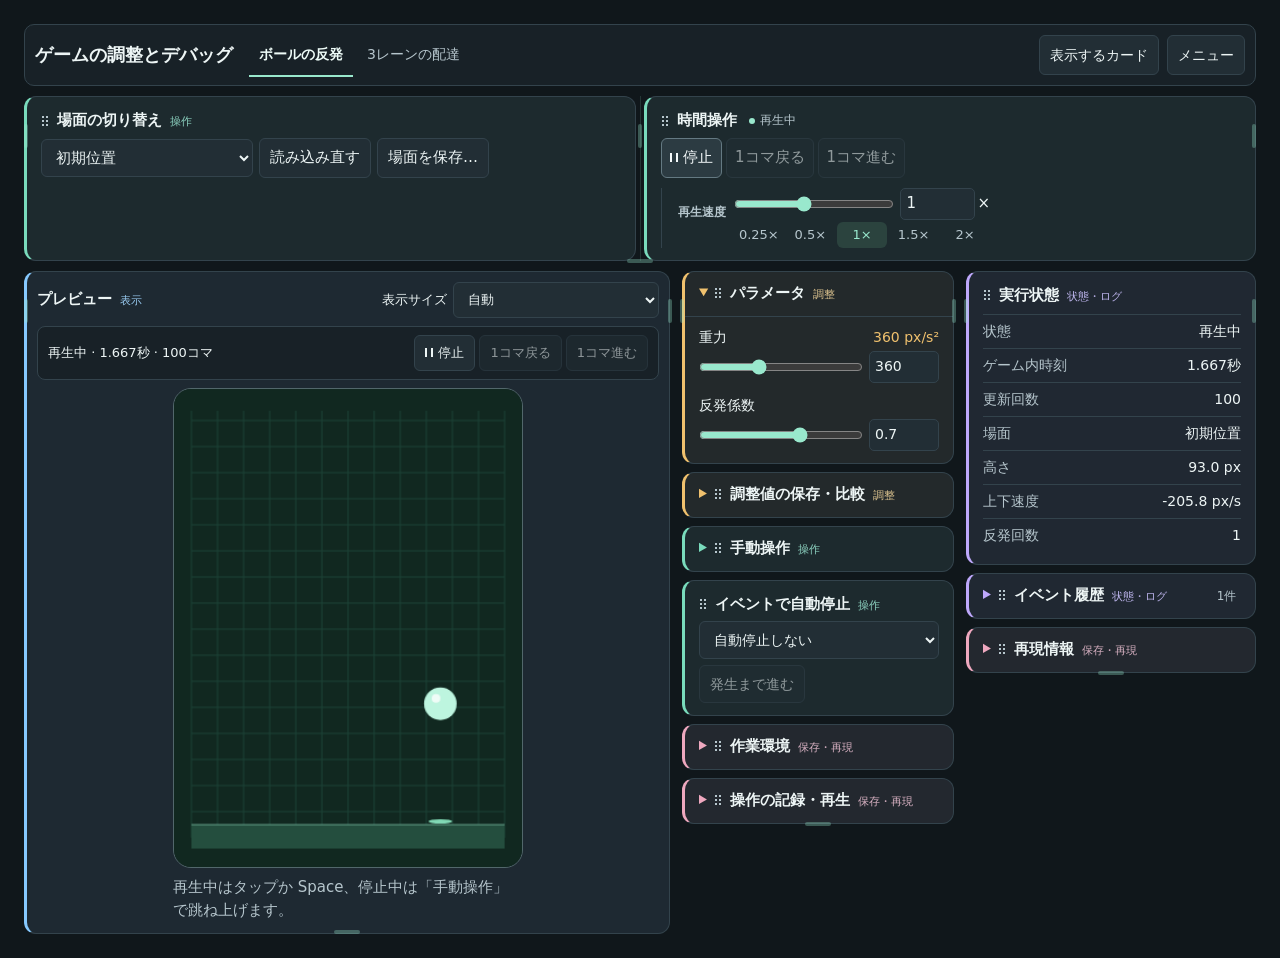
==== assets/web/demo.html @ 3733551e "共通デバッグ盤と2つのブラウザ見本を公開" ====
<!doctype html>
<html lang="ja">
<head>
  <meta charset="utf-8">
  <meta name="viewport" content="width=device-width, initial-scale=1">
  <title>ゲームの調整とデバッグ</title>
  <link rel="stylesheet" href="debug-workbench.css">
  <link rel="stylesheet" href="workbench-board.css">
  <style>
    * { box-sizing: border-box; }
    body { margin: 0; background: #10171b; color: #edfbf7; font: 15px/1.55 system-ui, sans-serif; }
    main { margin: 0; padding: 24px; }
    .preview { width: min(100%, 350px); margin-inline: auto; }
    canvas { display: block; width: 100%; height: auto; border: 1px solid #52676b; border-radius: 18px; touch-action: none; }
    canvas:focus-visible { outline: 2px solid #99e8cd; outline-offset: 3px; }
    .gdw-viewport-fixed .preview { display: grid; grid-template-rows: minmax(0, 1fr) auto; width: 100%; height: 100%; }
    .gdw-viewport-fixed canvas { height: 100%; width: 100%; object-fit: contain; background: #112820; }
    .preview p { margin: 8px 0 0; color: #b6c6cd; }
    .gdw-viewport:not(.gdw-viewport-fixed) .preview > canvas { max-height: max(100px, calc(100dvh - 210px)); object-fit: contain; }
    @media (max-width: 540px) { main { padding: 14px; } .preview { width: min(100%, 280px); } }
  </style>
</head>
<body class="gdw-demo">
  <main>
    <header class="gdw-demo-header" data-gdw-page-header>
      <h1>ゲームの調整とデバッグ</h1>
      <nav aria-label="見本の切り替え">
        <span aria-current="page">ボールの反発</span>
        <a href="lane-demo.html">3レーンの配達</a>
      </nav>
    </header>
    <div class="preview">
      <canvas width="320" height="440" tabindex="0" aria-label="跳ねるボールのプレビュー"></canvas>
      <p data-play-hint>タップまたは Space で跳ね上げる</p>
    </div>
  </main>
  <script src="workbench-board.js"></script>
  <script src="workbench-replay.js"></script>
  <script src="debug-workbench.js"></script>
  <script src="demo.js"></script>
</body>
</html>
---- assets/web/debug-workbench.css ----
.gdw-demo-header {
  display: flex;
  flex-wrap: wrap;
  align-items: center;
  justify-content: space-between;
  gap: 8px 24px;
  min-width: 0;
  margin-bottom: 20px;
}
.gdw-demo-header h1 {
  margin: 0;
  font: 700 clamp(20px, 2vw, 24px)/1.4 system-ui, sans-serif;
  overflow-wrap: anywhere;
}
.gdw-demo-header nav {
  display: flex;
  flex-wrap: wrap;
  align-items: center;
  gap: 4px;
  margin: 0;
  font: 14px/1.5 system-ui, sans-serif;
}
.gdw-demo-header nav > :is(a, span) {
  display: inline-flex;
  align-items: center;
  min-height: 44px;
  padding: 8px 10px;
  border-bottom: 2px solid transparent;
  color: #b6c6cd;
  text-decoration: none;
}
.gdw-demo-header nav > [aria-current="page"] {
  border-bottom-color: #99e8cd;
  color: #edfbf7;
  font-weight: 700;
}
.gdw-demo-header nav > a:hover { color: #99e8cd; background: #222e35; }
.gdw-demo-header nav > a:focus-visible { outline: 2px solid #99e8cd; outline-offset: 2px; }
.gdw-header-row > .gdw-demo-header { margin: 0; flex-wrap: nowrap; justify-content: flex-start; gap: 16px; }
.gdw-header-row > .gdw-demo-header h1 { font-size: 18px; white-space: nowrap; }
.gdw-header-row .gdw-demo-header nav { width: auto; flex-wrap: nowrap; white-space: nowrap; }
.gdw-demo .gdw-header-menu nav { display: flex; flex-wrap: wrap; gap: 8px; margin: 0 0 12px; }
.gdw-demo .gdw-header-menu nav > * { display: inline-block; padding: 6px 8px; }
.gdw-demo .gdw-header-menu nav [aria-current] { border-bottom: 2px solid var(--gdw-accent); }
@media (max-width: 540px) {
  .gdw-demo-header { gap: 8px; }
  .gdw-demo-header nav { width: 100%; }
  .gdw-header-compact .gdw-demo-header h1 { font-size: 16px; overflow: hidden; text-overflow: ellipsis; }
}

.game-debug-workbench {
  --gdw-panel: #182127;
  --gdw-border: #33434c;
  --gdw-muted: #b6c6cd;
  --gdw-accent: #99e8cd;
  display: grid;
  grid-template-columns: minmax(215px, 272px) minmax(0, 1fr) minmax(230px, 290px);
  grid-template-areas: "controls preview observer";
  gap: 18px;
  align-items: start;
}
.gdw-controls, .gdw-observer {
  color: #edf5f5;
  font: 14px/1.5 system-ui, sans-serif;
  color-scheme: dark;
}
.gdw-controls *, .gdw-observer * { box-sizing: border-box; }
.gdw-controls { grid-area: controls; }
.gdw-observer { grid-area: observer; }
.gdw-controls, .gdw-observer { display: grid; gap: 8px; min-width: 0; align-content: start; }
.gdw-controls[hidden] { display: none; }
.game-debug-workbench:not(.gdw-custom-board):has(> .gdw-controls[hidden]) {
  grid-template-columns: minmax(0, 1fr) minmax(0, 290px);
  grid-template-areas: "preview observer";
}
.gdw-stage {
  grid-area: preview;
  display: flex;
  flex-direction: column;
  min-width: 0;
  min-height: 0;
  max-height: calc(100vh - 32px);
  max-height: calc(100dvh - 32px);
}
.gdw-preview-body { width: 100%; min-height: 0; overflow: auto; overscroll-behavior: contain; }
.gdw-preview-body:focus-visible { outline: 2px solid var(--gdw-accent); outline-offset: -2px; }
.gdw-preview-time {
  box-sizing: border-box;
  display: flex;
  flex-wrap: wrap;
  align-items: center;
  justify-content: space-between;
  gap: 6px 12px;
  flex: none;
  width: 100%;
  padding: 8px 10px;
  color: #edf5f5;
  background: var(--gdw-panel);
  border: 1px solid var(--gdw-border);
  border-radius: 8px;
  font: 13px/1.4 system-ui, sans-serif;
  color-scheme: dark;
}
.gdw-preview-time * { box-sizing: border-box; }
.gdw-preview-time .gdw-buttons { flex-wrap: wrap; gap: 4px; margin: 0; }
.gdw-preview-time .gdw-buttons button {
  flex: 0 0 auto;
  min-width: 0;
  min-height: 36px;
  padding: 5px 10px;
  border: 1px solid var(--gdw-border);
  border-radius: 6px;
  color: inherit;
  background: #222e35;
  font: inherit;
  cursor: pointer;
}
.gdw-preview-time button:disabled { cursor: default; }
.gdw-preview-time button:not(:disabled):hover { border-color: var(--gdw-accent); }
.gdw-preview-time :focus-visible { outline: 2px solid var(--gdw-accent); outline-offset: 2px; }
.gdw-preview-timing { margin: 0; font-variant-numeric: tabular-nums; }
.gdw-preview-time + .gdw-preview-body { margin-top: 8px; }
/* 領域に高さ上限があっても、操作列を残して本文だけをスクロールする。 */
.gdw-custom-board [data-gdw-lane] .gdw-stage {
  max-height: calc(100vh - 32px);
  max-height: calc(100dvh - 32px);
}
.gdw-custom-board [data-gdw-lane].gdw-capped .gdw-stage {
  /* 上限が操作列より低い場合も、領域をスクロールすればゲームに届く。 */
  max-height: max(16rem, min(calc(100vh - 32px), calc(var(--gdw-height) - 2px)));
  max-height: max(16rem, min(calc(100dvh - 32px), calc(var(--gdw-height) - 2px)));
}
:is(.gdw-controls, .gdw-observer) section, section[data-gdw-card] {
  padding: 12px 14px;
  background: var(--gdw-panel);
  border: 1px solid var(--gdw-border);
  border-radius: 12px;
}
:is(.gdw-controls :is(section, .gdw-fold-body), section[data-gdw-card], section[data-gdw-card] .gdw-fold-body) > button { margin: 0 6px 4px 0; }
:is(.gdw-controls, .gdw-observer, [data-gdw-card]) h2 { margin: 0 0 8px; font-size: 15px; }
.game-debug-workbench .gdw-foldable { padding: 0; }
.gdw-foldable > details > summary {
  padding: 10px 14px;
  min-height: 44px;
  cursor: pointer;
  border-radius: 11px;
}
.gdw-foldable > details > summary:hover { background: #222e35; }
.gdw-foldable > details > summary:focus-visible { outline-offset: -3px; }
.gdw-foldable summary::marker { color: var(--gdw-accent); }
[data-gdw-genre="view"] { --gdw-genre-ink: #86c9ff; }
[data-gdw-genre="play"] { --gdw-genre-ink: #79dbbc; }
[data-gdw-genre="tune"] { --gdw-genre-ink: #f0c16e; }
[data-gdw-genre="inspect"] { --gdw-genre-ink: #bea8fb; }
[data-gdw-genre="save"] { --gdw-genre-ink: #eea8bf; }

.game-debug-workbench :is(section, .gdw-stage)[data-gdw-genre] {
  border-inline-start: 3px solid var(--gdw-genre-ink);
  background-color: color-mix(in srgb, var(--gdw-genre-ink) 5%, var(--gdw-panel));
}
.gdw-card-heading {
  display: flex;
  flex-wrap: wrap;
  align-items: baseline;
  gap: 1px 8px;
}
.gdw-card-heading .gdw-genre-name {
  color: color-mix(in srgb, var(--gdw-genre-ink) 65%, var(--gdw-muted));
  font-size: 11px;
  font-weight: 500;
  line-height: 1.4;
  white-space: nowrap;
}
.gdw-card-header {
  display: flex;
  flex-wrap: wrap;
  align-items: center;
  gap: 6px 14px;
  min-width: 0;
}
.game-debug-workbench .gdw-card-header > .gdw-card-heading {
  flex: 1 1 auto;
  min-width: 0;
  margin: 0;
}
.gdw-card-header > :is(.gdw-buttons, .gdw-choice-row) {
  flex: 0 1 auto;
  min-width: 0;
  max-width: 100%;
  margin: 0;
}
.gdw-card-header > .gdw-choice-row { flex-basis: 20rem; }
[data-gdw-card="scenes"] .gdw-choice-row { flex-basis: 28rem; }
.gdw-card-header > .gdw-buttons button { white-space: nowrap; }
.gdw-foldable > details > summary .gdw-card-heading {
  display: inline-flex;
  vertical-align: top;
  width: calc(100% - 1.3em);
  margin: 0;
}
.gdw-foldable[data-gdw-genre] > details > summary::marker { color: var(--gdw-genre-ink); }
.gdw-fold-body { padding: 10px 14px 12px; border-top: 1px solid var(--gdw-border); }
:is(.gdw-controls, section[data-gdw-card]) label { display: block; }
:is(.gdw-controls, section[data-gdw-card]) label + label { margin-block-start: 12px; }
:is(.gdw-controls, .gdw-observer, .gdw-layout-bar, [data-gdw-card]) button, .gdw-select select, .gdw-select input, .gdw-scene-save input {
  min-height: 40px;
  padding: 7px 10px;
  border: 1px solid var(--gdw-border);
  border-radius: 6px;
  background: #222e35;
  color: inherit;
  font: inherit;
}
:is(.gdw-controls, .gdw-observer, .gdw-layout-bar, [data-gdw-card]) button:not(:disabled) { cursor: pointer; }
:is(.gdw-controls, .gdw-observer, .gdw-layout-bar, [data-gdw-card]) button:not(:disabled):hover { border-color: var(--gdw-accent); }
.game-debug-workbench :is(button, select):disabled { opacity: 0.55; }
:is(.gdw-controls, .gdw-observer, .gdw-layout-bar, [data-gdw-card]) :focus-visible { outline: 2px solid var(--gdw-accent); outline-offset: 2px; }
.gdw-buttons { display: flex; gap: 8px; flex-wrap: wrap; margin-bottom: 12px; }
.gdw-frame-button { touch-action: none; user-select: none; -webkit-touch-callout: none; }
.game-debug-workbench [data-gdw-time="pause"] { background: #2c3b42; border-color: #647982; color: #f5fafb; }
.game-debug-workbench [data-gdw-time="pause"]::before { content: ''; display: inline-block; width: 8px; height: 9px; box-sizing: border-box; border-inline: 2px solid; margin-inline-end: 5px; }
.game-debug-workbench [data-gdw-time="pause"][data-paused="true"]::before {
  border: 0; background: currentColor; clip-path: polygon(0 0, 100% 50%, 0 100%);
}
section:has(> .gdw-transport) { align-self: start; container: gdw-time / inline-size; }
.gdw-transport { align-items: stretch; gap: 10px 16px; }
.gdw-playback-group, .gdw-time-controls { min-width: 0; }
.gdw-playback-group { display: grid; align-content: center; gap: 6px; }
.gdw-playback-title { display: flex; flex-wrap: wrap; align-items: center; gap: 6px 12px; }
.game-debug-workbench .gdw-playback-title h2 { margin: 0; }
.gdw-playback-title .gdw-genre-name { display: none; }
.gdw-clock-state {
  display: inline-flex;
  align-items: center;
  gap: 5px;
  font-size: 12px;
  color: var(--gdw-muted);
  white-space: nowrap;
}
.gdw-clock-state::before { content: ''; width: 6px; height: 6px; border-radius: 50%; background: var(--gdw-accent); }
.gdw-clock-state[data-paused="true"]::before { border-radius: 1px; background: #f0c16e; }
.gdw-playback-group .gdw-buttons { gap: 4px; margin: 0; }
.gdw-playback-group .gdw-buttons button { min-height: 36px; white-space: nowrap; }
.gdw-time-controls { border-inline-start: 1px solid var(--gdw-border); padding-inline-start: 16px; align-self: center; }
.gdw-rates { display: grid; grid-template-columns: auto minmax(0, 1fr); align-items: baseline; gap: 8px; min-width: 0; }
.gdw-rates > span { font-size: 12px; font-weight: 600; color: var(--gdw-muted); }
.gdw-rate-scale {
  width: clamp(12rem, calc(var(--gdw-rate-count) * 3.2rem), 21rem);
  max-width: 100%;
  min-width: 0;
}
.gdw-slider-line {
  display: flex;
  flex-wrap: wrap;
  align-items: center;
  gap: 2px 6px;
  min-width: 0;
}
.gdw-slider-line input[type="range"] {
  flex: 1 1 3.5rem;
  min-width: 0;
  width: 0;
  min-height: 24px;
  margin: 0;
  accent-color: var(--gdw-accent);
  cursor: pointer;
}
.gdw-rate-entry { display: inline-flex; align-items: center; gap: 2px; max-width: 100%; }
.gdw-number-input {
  box-sizing: border-box;
  width: 5em;
  max-width: 100%;
  min-width: 0;
  min-height: 32px;
  padding: 3px 5px;
  border: 1px solid var(--gdw-border);
  border-radius: 5px;
  background: #222e35;
  color: inherit;
  font: inherit;
  font-variant-numeric: tabular-nums;
}
.gdw-number-input[aria-invalid="true"] { border-color: #ed9393; }
.gdw-rate-choices {
  display: grid;
  grid-template-columns: repeat(auto-fit, minmax(min(2.2rem, 100%), 1fr));
  gap: 2px;
  margin-block-start: 2px;
}
.gdw-rate-choices button {
  min-width: 0;
  min-height: 26px;
  padding: 2px 0;
  border-color: transparent;
  background: transparent;
  color: var(--gdw-muted);
  font-size: 13px;
  font-variant-numeric: tabular-nums;
  white-space: nowrap;
}
.gdw-rate-choices button[aria-pressed="true"] {
  border-color: transparent;
  background: #2b433e;
  color: var(--gdw-accent);
}
.gdw-rate-choices button[aria-pressed="true"]:disabled { opacity: 1; }
@container gdw-time (max-width: 32rem) {
  .gdw-transport { display: grid; gap: 8px; }
  .gdw-playback-group { display: flex; flex-wrap: wrap; align-items: center; gap: 5px 10px; }
  .gdw-time-controls { border-inline-start: 0; border-block-start: 1px solid var(--gdw-border); padding: 6px 0 0; }
  .gdw-rates { grid-template-columns: auto minmax(0, 1fr); align-items: start; gap: 8px; }
  .gdw-rates > span { align-self: start; line-height: 32px; }
}
@container gdw-time (max-width: 15rem) {
  .gdw-rates { grid-template-columns: minmax(0, 1fr); gap: 2px; }
  .gdw-rates > span { line-height: inherit; }
}
@media (pointer: coarse) {
  .gdw-slider-line input[type="range"], .gdw-number-input { min-height: 40px; }
  .gdw-rate-choices button, .gdw-playback-group .gdw-buttons button, .gdw-preview-time .gdw-buttons button { min-height: 44px; }
}
.gdw-buttons button { padding-inline: 8px; }
.gdw-replay-results { overflow-wrap: anywhere; }
.gdw-replay-actions { display: grid; gap: 8px; }
.gdw-replay-actions > div { display: grid; grid-template-columns: repeat(2, minmax(0, 1fr)); gap: 6px; }
.gdw-replay-actions > div + div { border-block-start: 1px solid var(--gdw-border); padding-block-start: 8px; }
.gdw-replay-actions button { padding-inline: 5px; }
.gdw-recording-summary, .gdw-compare-hint, .gdw-save-scope { margin: 0 0 8px; color: var(--gdw-muted); font-size: 13px; }
.gdw-compare-hint { margin: 6px 0 0; }
.gdw-compare-hint:empty { display: none; }
.gdw-replay-results dl { margin: 4px 0; }
.gdw-replay-results dd { margin: 0 0 6px; font-variant-numeric: tabular-nums; }
.gdw-profile-row { margin-bottom: 8px; }
.gdw-profile-row button { flex: 1 1 auto; }
.game-debug-workbench .gdw-reset-tuning { border-color: transparent; background: transparent; color: var(--gdw-muted); }
.gdw-select :is(input, select) {
  box-sizing: border-box;
  display: block;
  width: 100%;
  margin-block: 4px 8px;
}
.gdw-choice-row, .gdw-action-buttons {
  display: flex;
  flex-wrap: wrap;
  align-items: center;
  gap: 6px;
}
.gdw-choice-row .gdw-select { flex: 1 1 9rem; min-width: 0; }
.gdw-choice-row .gdw-select > span {
  position: absolute;
  width: 1px;
  height: 1px;
  overflow: hidden;
  clip-path: inset(50%);
  white-space: nowrap;
}
.gdw-choice-row .gdw-select select { min-width: 0; min-height: 38px; margin: 0; }
.gdw-choice-row button, .gdw-action-buttons button { min-height: 38px; max-width: 100%; }
.gdw-action-hint { margin: 0 0 8px; color: var(--gdw-muted); }
.gdw-preview-header {
  display: flex;
  flex: none;
  flex-wrap: wrap;
  align-items: center;
  justify-content: space-between;
  gap: 4px 12px;
  min-width: 0;
  margin-bottom: 8px;
}
.gdw-preview-header .gdw-preview-title { margin: 0; }
.gdw-preview-header .gdw-select {
  display: flex;
  flex-wrap: wrap;
  align-items: center;
  gap: 4px 6px;
  min-width: 0;
  max-width: 100%;
  font: 13px/1.4 system-ui, sans-serif;
}
.gdw-preview-header .gdw-select select {
  min-width: 0;
  width: auto;
  max-width: 100%;
  min-height: 36px;
  margin: 0;
  color: #edf5f5;
  color-scheme: dark;
}
.gdw-scene-save {
  box-sizing: border-box;
  width: min(22rem, calc(100% - 24px));
  padding: 18px;
  border: 1px solid #607580;
  border-radius: 10px;
  background: var(--gdw-panel);
  color: #edf5f5;
  color-scheme: dark;
  font: 14px/1.5 system-ui, sans-serif;
}
.gdw-scene-save::backdrop { background: #09101499; }
.gdw-scene-save .gdw-action-buttons { justify-content: flex-end; }
.gdw-scene-save form { padding-block: 2px 6px; }
.gdw-scene-save input {
  display: block;
  width: 100%;
  margin-block: 4px 8px;
}
.gdw-select select:not(:disabled), :is(.gdw-controls, [data-gdw-card]) summary { cursor: pointer; }
.gdw-fold-body details { margin-top: 8px; }
:is(.gdw-controls, [data-gdw-card]) details ul { margin: 6px 0 0; padding-inline-start: 20px; color: var(--gdw-muted); }
.gdw-status { margin: 4px 0 0; color: var(--gdw-muted); }
.gdw-status:empty { margin: 0; }
:is(.gdw-observer, [data-gdw-card]) textarea {
  width: 100%;
  margin-top: 8px;
  padding: 6px;
  border: 1px solid var(--gdw-border);
  border-radius: 6px;
  background: #10171b;
  color: inherit;
  resize: vertical;
}
.gdw-stage-scroll { overflow: hidden; }
.gdw-stage-scroll:focus-visible { outline: 2px solid var(--gdw-accent); outline-offset: 2px; }
.gdw-viewport { margin-inline: auto; }
.gdw-viewport-fixed { overflow: auto; }
.gdw-viewport-fixed > iframe { display: block; width: 100%; height: 100%; border: 0; }
@media (min-width: 851px) {
  .gdw-stage, .gdw-controls, .gdw-observer {
    position: sticky;
    top: 16px;
    max-height: calc(100vh - 32px);
    max-height: calc(100dvh - 32px);
    overflow: auto;
  }
  .gdw-stage { overflow: hidden; }
  .gdw-controls, .gdw-observer { scrollbar-width: thin; scrollbar-color: var(--gdw-border) transparent; }
}
.gdw-tuning output { float: right; color: var(--gdw-genre-ink, var(--gdw-muted)); font-variant-numeric: tabular-nums; }
.gdw-tuning + .gdw-tuning { margin-block-start: 12px; }
.gdw-history-count { color: var(--gdw-muted); margin-inline-start: auto; font-size: 12px; font-weight: 400; font-variant-numeric: tabular-nums; }
.gdw-tuning .gdw-slider-line { clear: both; margin-block-start: 3px; }
:is(.gdw-observer, [data-gdw-card='state']) dl, :is(.gdw-observer, [data-gdw-card='events']) ol { margin: 0; }
:is(.gdw-observer, [data-gdw-card='state']) dl > div {
  display: flex;
  justify-content: space-between;
  gap: 8px;
  border-top: 1px solid var(--gdw-border);
  padding-block: 6px;
}
:is(.gdw-observer, [data-gdw-card='state']) dt { color: var(--gdw-muted); }
:is(.gdw-observer, [data-gdw-card='state']) dd { margin: 0; text-align: end; overflow-wrap: anywhere; font-variant-numeric: tabular-nums; }
:is(.gdw-observer, [data-gdw-card='events']) ol {
  padding: 0;
  max-height: 200px;
  overflow: auto;
  list-style: none;
  overflow-wrap: anywhere;
  color: var(--gdw-muted);
}
:is(.gdw-observer, [data-gdw-card='events']) ol:empty::before { content: "イベントはまだありません"; }
[data-gdw-card="events"] li { display: flex; align-items: baseline; gap: 8px; padding-block: 4px; color: #edf5f5; }
[data-gdw-card="events"] li + li { border-top: 1px solid var(--gdw-border); }
.gdw-log-time { flex: none; min-width: 4.3em; text-align: end; color: var(--gdw-muted); font: 12px/1.5 ui-monospace, monospace; }
@media (max-width: 850px) {
  .game-debug-workbench:not(.gdw-custom-board):has(> .gdw-controls[hidden]) {
    grid-template-columns: minmax(0, 1fr);
    grid-template-areas: "preview" "observer";
  }
  .game-debug-workbench {
    grid-template-columns: repeat(2, minmax(0, 1fr));
    grid-template-areas: "preview preview" "controls observer";
  }
}
@media (max-width: 540px) {
  .game-debug-workbench {
    grid-template-columns: minmax(0, 1fr);
    grid-template-areas: "preview" "controls" "observer";
    gap: 12px;
  }
}
---- assets/web/workbench-board.css ----
/* カード配置はオプションで有効にする。 */
.gdw-board-scroll { width: 100%; min-width: 0; max-width: 100%; }
.gdw-board-scroll.gdw-board-fixed { overflow-x: auto; }
.gdw-board-surface {
  container: gdw-board / inline-size;
  width: 100%;
  margin-inline: auto;
}
.gdw-custom-board {
  position: relative;
  grid-template-columns: var(--gdw-wide, minmax(0, 1fr) minmax(215px, 272px) minmax(230px, 290px));
  grid-template-areas: "layout layout layout" "top top top" "left center right";
  gap: 10px 12px;
}
.gdw-custom-board [data-gdw-lane] {
  display: grid;
  gap: 8px;
  min-width: 0;
  align-content: start;
}
.gdw-custom-board [data-gdw-card][data-gdw-user-hidden],
.gdw-custom-board:has([data-gdw-card="work-presets"][data-gdw-user-hidden]) .gdw-work-shortcut,
.gdw-custom-board:not(.gdw-layout-editing, .gdw-board-dragging) [data-gdw-lane]:not(:has(> [data-gdw-card]:not([hidden], [data-gdw-user-hidden]))) {
  display: none;
}
.gdw-custom-board:not(.gdw-layout-editing, .gdw-board-dragging):not(:has([data-gdw-lane="top"] > [data-gdw-card]:not([hidden], [data-gdw-user-hidden]))) {
  grid-template-areas: "layout layout layout" "left center right";
}
.gdw-custom-board :is(.gdw-controls, .gdw-observer, .gdw-stage-scroll) {
  position: static;
  max-height: none;
}
.gdw-custom-board :is(.gdw-controls, .gdw-observer) { overflow: visible; }
.gdw-custom-board [data-gdw-lane="top"] {
  grid-area: top;
  grid-template-columns: minmax(0, 1fr);
}
.gdw-custom-board [data-gdw-lane="bottom"] { grid-column: 1 / -1; }
.gdw-custom-board [data-gdw-lane].gdw-capped {
  box-sizing: border-box;
  max-height: var(--gdw-height);
  overflow: auto;
  grid-auto-rows: max-content;
}
.gdw-custom-board [data-gdw-lane].gdw-width-capped {
  box-sizing: border-box;
  width: 100%;
  max-width: var(--gdw-lane-width);
  justify-self: start;
  margin-left: max(0px, calc((100% - var(--gdw-lane-width)) * var(--gdw-lane-anchor)));
  overflow-x: auto;
}
.gdw-custom-board [data-gdw-lane="left"] { grid-area: left; }
.gdw-custom-board [data-gdw-lane="center"] { grid-area: center; }
.gdw-custom-board [data-gdw-lane="right"] { grid-area: right; }
.gdw-custom-board [data-gdw-card] { min-width: 0; }
.gdw-custom-board [data-gdw-card], .gdw-layout-bar { color: #edf5f5; color-scheme: dark; }
.gdw-custom-board [data-gdw-card] *, .gdw-layout-bar * { box-sizing: border-box; }
.gdw-custom-board .gdw-stage {
  grid-area: auto;
  padding: 10px;
  background: var(--gdw-panel);
  border: 1px solid var(--gdw-border);
  border-radius: 12px;
}
.gdw-custom-board .gdw-stage > .gdw-preview-title { width: 100%; text-align: start; }
.gdw-custom-board .gdw-stage > :not(.gdw-preview-title) { max-width: 100%; }
.gdw-layout-bar {
  grid-area: layout;
  position: sticky;
  left: 0;
  z-index: 6;
  justify-self: start;
  width: min(100%, var(--gdw-visible-width, 100%));
  box-sizing: border-box;
  color: #edf5f5;
  font: 14px/1.5 system-ui, sans-serif;
  color-scheme: dark;
  min-width: 0;
  padding: 8px 10px;
  border: 1px solid var(--gdw-border);
  border-radius: 10px;
  background: var(--gdw-panel);
}
.gdw-layout-main, .gdw-layout-form {
  display: flex;
  flex-wrap: wrap;
  align-items: center;
  gap: 6px 8px;
}
.gdw-header-row { display: flex; flex-wrap: nowrap; align-items: center; gap: 8px; min-width: 0; }
.gdw-header-row > * { flex: none; }
.gdw-current-page, .gdw-mobile-edit-tools { display: none; }
.gdw-show-current-page > h1 { position: absolute; clip-path: inset(50%); width: 1px; height: 1px; overflow: hidden; }
.gdw-show-current-page .gdw-current-page { display: block; overflow: hidden; text-overflow: ellipsis; white-space: nowrap; font-size: 16px; font-weight: 700; }
.gdw-layout-editing .gdw-header-compact .gdw-mobile-edit-tools { display: flex; gap: 4px; }
.gdw-layout-editing .gdw-header-compact > .gdw-card-picker { display: none; }
.gdw-mobile-edit-tools button { white-space: nowrap; }
.gdw-header-row > :first-child { margin-inline-end: auto; }
.gdw-header-row .gdw-layout-main, .gdw-header-row .gdw-board-sizing { flex-wrap: nowrap; white-space: nowrap; }
.gdw-header-row .gdw-layout-select select { width: 9em; }
.gdw-header-row .gdw-layout-undo-hint { display: none; }
.gdw-header-row > button, .gdw-header-row .gdw-layout-main > button { white-space: nowrap; }
.gdw-header-row.gdw-header-compact > :first-child { flex: 1 1 auto; min-width: 0; overflow: hidden; }
.gdw-inline-bar button[hidden] { display: none; }
.gdw-inline-bar > .gdw-layout-status:not(:empty) {
  position: absolute;
  inset-inline-end: 0;
  top: 100%;
  z-index: 2;
  max-width: 100%;
  padding: 5px 10px;
  border: 1px solid var(--gdw-border);
  border-radius: 6px;
  background: var(--gdw-panel);
  color: inherit;
  pointer-events: none;
}
.gdw-header-menu, .gdw-header-save { max-height: calc(100dvh - 32px); overflow: auto; }
.gdw-header-menu .gdw-layout-main { align-items: stretch; }
.gdw-header-menu .gdw-layout-select, .gdw-header-menu .gdw-board-sizing { flex-basis: 100%; }
.gdw-header-menu .gdw-layout-select select { width: auto; flex: 1; }
.gdw-header-menu .gdw-board-sizing label { display: inline-flex; align-items: center; margin: 0; }
.gdw-header-menu .gdw-layout-main .gdw-layout-select { margin: 0; }
.gdw-layout-select select option { background: #222e35; color: #edf5f5; }
.gdw-layout-main > h1 { margin: 0 auto 0 0; }
.gdw-layout-undo:disabled { display: none; }
.gdw-layout-undo, .gdw-size-reset button { white-space: nowrap; }
.gdw-board-sizing, .gdw-board-sizing label { display: inline-flex; align-items: center; gap: 6px; }
.gdw-board-sizing { max-width: 100%; flex-wrap: wrap; }
.gdw-board-sizing .gdw-board-pixels { gap: 3px; color: var(--gdw-muted); }
.gdw-board-pixels input { width: 5.5em; font-variant-numeric: tabular-nums; }
.gdw-board-pixels input:disabled { color: var(--gdw-muted); }
.gdw-board-pixels:has(input:disabled) input {
  appearance: textfield;
  border-color: transparent;
  padding-inline-end: 1px;
  background: transparent;
  text-align: end;
}
.gdw-board-pixels input:disabled::-webkit-inner-spin-button { display: none; }
.gdw-layout-main .gdw-layout-select {
  display: flex;
  align-items: center;
  gap: 8px;
  min-width: 0;
}
.gdw-layout-select select, .gdw-layout-form input, .gdw-board-sizing :is(select, input) {
  min-width: 0;
  min-height: 36px;
  padding: 5px 8px;
  border: 1px solid var(--gdw-border);
  border-radius: 7px;
  background: #222e35;
  color: inherit;
  font: inherit;
}
.gdw-layout-select select { width: min(26vw, 200px); min-width: 104px; }
.gdw-layout-status { margin: 6px 0 0; color: var(--gdw-muted); font-size: 13px; }
.gdw-layout-status:empty { display: none; }
.gdw-placement-hint { margin: 6px 0 0; color: var(--gdw-muted); font-size: 12px; }
.gdw-placement-picker {
  box-sizing: border-box;
  width: min(calc(100% - 32px), 340px);
  padding: 18px;
  color: #edf5f5;
  background: var(--gdw-panel);
  border: 1px solid var(--gdw-border);
  border-radius: 10px;
}
.gdw-placement-picker::backdrop { background: #080e12ab; }
.gdw-placement-picker h2 { margin: 0 0 12px; font-size: 16px; }
.gdw-placement-picker label { display: grid; gap: 4px; margin: 10px 0; }
.gdw-placement-picker.gdw-visibility[open] {
  display: flex;
  flex-direction: column;
  width: min(440px, calc(100% - 24px));
  max-height: calc(100dvh - 32px);
}
.gdw-visibility-options { overflow: auto; min-height: 0; }
.gdw-visibility-options fieldset {
  border: 0;
  border-top: 1px solid var(--gdw-border);
  margin: 4px 0 10px;
  padding: 4px 0 0;
}
.gdw-visibility-options legend { color: var(--gdw-muted); padding: 0 8px 0 0; font-size: 12px; }
.gdw-visibility-options label[hidden], .gdw-visibility-options fieldset:not(:has(label:not([hidden]))) { display: none; }
.gdw-visibility-options label {
  display: inline-flex;
  align-items: center;
  gap: 8px;
  padding-inline: 4px 12px;
  margin: 0;
  min-height: 36px;
  cursor: pointer;
}
.gdw-visibility-options input[type="checkbox"] {
  width: 16px;
  height: 16px;
  min-height: 0;
  padding: 0;
  margin: 0;
  accent-color: var(--gdw-accent);
}
.gdw-visibility .gdw-picker-actions { flex-shrink: 0; }
.gdw-picker-actions { display: flex; justify-content: flex-end; gap: 8px; margin-top: 16px; }
.gdw-layout-form { margin-top: 8px; }
.gdw-layout-form input { width: min(100%, 200px); }
.gdw-layout-undo-hint { color: var(--gdw-muted); font-size: 12px; }
.gdw-layout-form[hidden], .gdw-scroll-cue[hidden],
.gdw-layout-undo-hint[hidden], .gdw-width-boundary[hidden], .gdw-lane-reset[hidden],
.gdw-width-readout[hidden], .gdw-placement-hint[hidden] { display: none; }
.gdw-layout-editing .gdw-layout-main > .gdw-layout-toggle {
  background: var(--gdw-accent);
  border-color: transparent;
  color: #132923;
}
.gdw-layout-editing [data-gdw-lane] {
  min-height: 76px;
  padding: 7px;
  border: 1px dashed #52717d;
  border-radius: 9px;
}
.gdw-layout-editing [data-gdw-lane]::before {
  content: attr(data-gdw-lane-label);
  grid-column: 1 / -1;
  color: var(--gdw-muted);
  font-size: 12px;
}
.gdw-layout-editing [data-gdw-lane] { gap: 8px; }
.gdw-layout-editing [data-gdw-lane].gdw-sizing-target { border-color: var(--gdw-accent); }
.gdw-width-boundary {
  position: absolute;
  inset: 0 0 auto;
  height: 0;
  z-index: 4;
  pointer-events: none;
}
.gdw-width-edge {
  position: absolute;
  width: 14px;
  cursor: ew-resize;
  pointer-events: auto;
  touch-action: none;
  user-select: none;
}
@media (pointer: coarse) {
  .gdw-width-edge { width: 24px; }
}
.gdw-width-edge::after {
  content: '';
  position: absolute;
  left: var(--gdw-grip-x, 50%);
  top: min(28px, 25%);
  transform: translateX(-50%);
  width: 4px;
  height: 24px;
  border-radius: 3px;
  background: var(--gdw-accent);
}
.gdw-height-edge {
  position: absolute;
  height: 12px;
  cursor: ns-resize;
  pointer-events: auto;
  touch-action: none;
  user-select: none;
}
.gdw-height-edge::after {
  content: '';
  position: absolute;
  top: var(--gdw-height-grip-y, 4px);
  left: 50%;
  transform: translate(-50%, -50%);
  width: 26px;
  height: 4px;
  border-radius: 3px;
  background: var(--gdw-accent);
}
.gdw-width-edge::after, .gdw-height-edge::after { opacity: .75; }
.gdw-width-edge:is(:hover, :focus-visible, :active)::after,
.gdw-height-edge:is(:hover, :focus-visible, :active)::after { opacity: 1; }
.gdw-width-edge:focus-visible, .gdw-height-edge:focus-visible {
  outline: 2px solid var(--gdw-accent);
  outline-offset: -2px;
}
.gdw-lane-reset {
  position: absolute;
  pointer-events: auto;
  width: max-content;
  min-width: 48px;
  min-height: 26px;
  white-space: nowrap;
  padding: 1px 6px;
  border: 1px solid var(--gdw-border);
  border-radius: 4px;
  color: #edf5f5;
  background: var(--gdw-panel);
  font: 12px/1.4 system-ui, sans-serif;
  cursor: pointer;
}
.gdw-lane-reset:focus-visible { outline: 2px solid var(--gdw-accent); }
.gdw-size-reset .gdw-picker-actions { display: grid; justify-content: stretch; }
.gdw-size-reset button { min-height: 36px; text-align: start; }
.gdw-size-reset button:last-child { justify-self: end; }
@media (pointer: coarse) {
  .gdw-height-edge { height: 16px; }
}
.gdw-width-readout {
  position: absolute;
  padding: 2px 6px;
  border-radius: 4px;
  color: #12221e;
  background: var(--gdw-accent);
  font: 600 12px/1.5 system-ui, sans-serif;
  white-space: nowrap;
}
.gdw-scroll-cue {
  position: absolute;
  z-index: 3;
  transform: translate(-50%, -100%);
  padding: 2px 10px;
  border: 1px solid var(--gdw-border);
  border-radius: 12px;
  color: #edf5f5;
  background: #222e35;
  box-shadow: 0 2px 5px #0006;
  font: 12px/1.6 system-ui, sans-serif;
  white-space: nowrap;
  pointer-events: none;
}
.gdw-custom-board .gdw-drag-handle {
  cursor: grab;
  touch-action: pan-y;
  user-select: none;
}
.gdw-card-grip {
  display: inline-grid;
  place-items: center;
  width: 8px;
  height: 12px;
  flex: none;
  align-self: center;
  touch-action: none;
}
.gdw-card-grip::before {
  content: '';
  width: 8px;
  height: 12px;
  color: var(--gdw-muted);
  background: radial-gradient(circle, currentColor 1px, transparent 1.3px) 0 0 / 4px 4px;
}
@media (any-pointer: coarse) {
  .gdw-card-grip { width: 28px; height: 32px; margin-block: -4px; }
}
.gdw-custom-board .gdw-drag-handle:focus-visible { outline: 2px solid var(--gdw-accent); outline-offset: 2px; }
.gdw-board-dragging:not(.gdw-layout-editing) [data-gdw-lane]:not(:has(> [data-gdw-card]:not([hidden], [data-gdw-user-hidden]))) {
  min-height: 52px;
  border: 1px dashed var(--gdw-muted);
  border-radius: 8px;
  align-content: center;
  text-align: center;
}
.gdw-board-dragging:not(.gdw-layout-editing) [data-gdw-lane]:not(:has(> [data-gdw-card]:not([hidden], [data-gdw-user-hidden])))::before {
  content: attr(data-gdw-lane-label);
  color: var(--gdw-muted);
  font-size: 12px;
}
.gdw-dragging { opacity: 0.55; }
.gdw-dragging .gdw-drag-handle { cursor: grabbing; }
.gdw-board-dragging :is(.gdw-row-divider, .gdw-width-edge, .gdw-height-edge, .gdw-lane-reset) {
  pointer-events: none;
}
.gdw-custom-board .gdw-drop-lane { outline: 1px dashed var(--gdw-accent); outline-offset: -1px; }
[data-gdw-drop-side="left"] { box-shadow: inset 4px 0 var(--gdw-accent); }
[data-gdw-drop-side="right"] { box-shadow: inset -4px 0 var(--gdw-accent); }
[data-gdw-drop-side="above"] { box-shadow: inset 0 4px var(--gdw-accent); }
[data-gdw-drop-side="below"] { box-shadow: inset 0 -4px var(--gdw-accent); }

.gdw-custom-board [data-gdw-lane].gdw-custom-rows {
  grid-template-columns: minmax(var(--gdw-row-min, 0px), 1fr);
  overflow-x: auto;
}
.gdw-custom-rows > [data-gdw-card] {
  grid-column: 1;
  grid-row: var(--gdw-card-row);
  margin-inline: var(--gdw-card-start) var(--gdw-card-end);
}

@container gdw-board (min-width: 620px) {
  .gdw-custom-board [data-gdw-lane="top"]:not(.gdw-custom-rows):has(> :nth-child(2 of [data-gdw-card]:not([hidden], [data-gdw-user-hidden]))) {
    grid-template-columns: var(--gdw-top, repeat(2, minmax(0, 1fr)));
  }
  .gdw-custom-board [data-gdw-lane="bottom"]:not(.gdw-custom-rows):has(> :nth-child(2 of [data-gdw-card]:not([hidden], [data-gdw-user-hidden]))) {
    grid-template-columns: var(--gdw-bottom, repeat(2, minmax(0, 1fr)));
  }
}
@container gdw-board (max-width: 850px) {
  .gdw-custom-board {
    grid-template-columns: var(--gdw-pair, repeat(2, minmax(0, 1fr)));
    grid-template-areas: "layout layout" "top top" "left left" "center right";
  }
  .gdw-custom-board:not(.gdw-layout-editing, .gdw-board-dragging):not(:has([data-gdw-lane="top"] > [data-gdw-card]:not([hidden], [data-gdw-user-hidden]))) {
    grid-template-areas: "layout layout" "left left" "center right";
  }
}
@container gdw-board (max-width: 540px) {
  .gdw-custom-board {
    grid-template-columns: minmax(0, 1fr);
    grid-template-areas: "layout" "top" "left" "center" "right";
  }
  .gdw-custom-board.gdw-preview-first { grid-template-areas: "layout" "left" "top" "center" "right"; }
  .gdw-custom-board:not(.gdw-layout-editing, .gdw-board-dragging):not(:has([data-gdw-lane="top"] > [data-gdw-card]:not([hidden], [data-gdw-user-hidden]))) {
    grid-template-areas: "layout" "left" "center" "right";
  }
}

/* 横に並んだカードの境界を、領域のスクロール枠の内側に重ねる。 */
.gdw-row-dividers {
  position: absolute;
  inset: 0 0 auto;
  height: 0;
  z-index: 5;
  pointer-events: none;
}
.gdw-row-dividers[hidden], .gdw-row-divider[hidden] { display: none; }
.gdw-row-divider {
  position: absolute;
  min-width: 0;
  cursor: ew-resize;
  pointer-events: auto;
  touch-action: none;
  user-select: none;
  outline: none;
}
.gdw-row-divider::before {
  content: '';
  position: absolute;
  top: 0;
  bottom: 0;
  left: var(--gdw-row-grip-x, 50%);
  width: 1px;
  background: var(--gdw-accent);
  opacity: .5;
}
.gdw-row-divider::after {
  content: '';
  position: absolute;
  left: var(--gdw-row-grip-x, 50%);
  top: min(28px, 25%);
  transform: translateX(-50%);
  width: 4px;
  height: min(24px, 50%);
  border-radius: 3px;
  background: var(--gdw-accent);
}
.gdw-row-divider:is(:hover, :focus-visible, .gdw-row-divider-active)::before { opacity: 1; width: 2px; }
.gdw-row-divider:focus-visible { outline: 2px solid var(--gdw-accent); outline-offset: -2px; }
.gdw-row-divider-active::after { box-shadow: 0 0 0 3px var(--gdw-panel); }

/* 通常時は境界の目印だけを淡くし、操作中の辺をはっきり示す。 */
.gdw-custom-board:not(.gdw-layout-editing) :is(.gdw-row-divider, .gdw-width-edge, .gdw-height-edge):not(:hover, :focus-visible, :active, .gdw-row-divider-active)::after {
  opacity: .32;
}
.gdw-custom-board:not(.gdw-layout-editing) .gdw-row-divider:not(:hover, :focus-visible, .gdw-row-divider-active)::before { opacity: .15; }
@media (pointer: coarse) {
  .gdw-custom-board:not(.gdw-layout-editing) :is(.gdw-row-divider, .gdw-width-edge, .gdw-height-edge):not(:hover, :focus-visible, :active, .gdw-row-divider-active)::after {
    opacity: .65;
  }
}
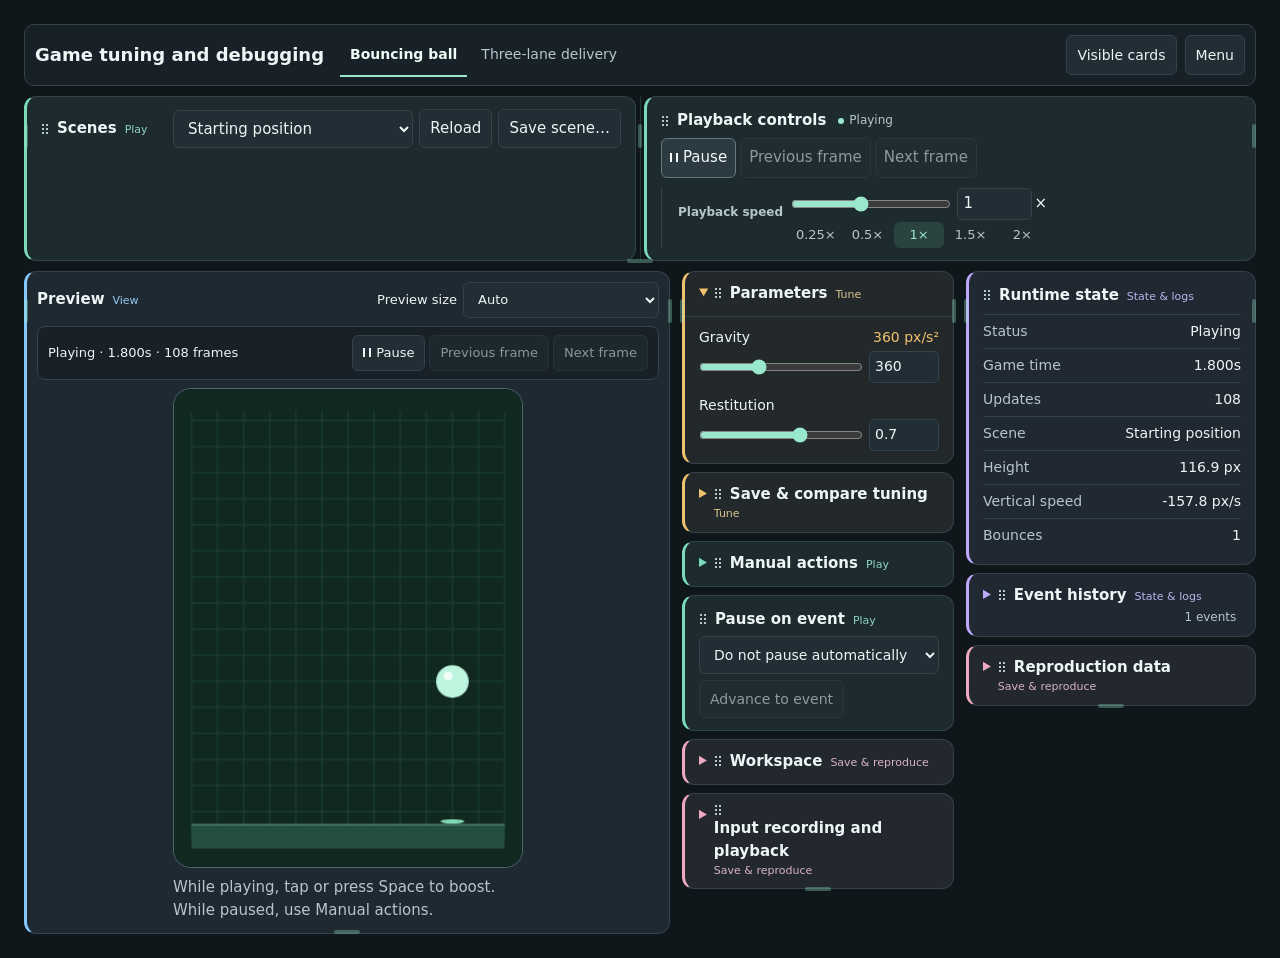
==== commit 0806184b: "Localize the debug workbench and demos for English and Japanese" ====
--- a/assets/web/demo.html
+++ b/assets/web/demo.html
@@ -1,9 +1,9 @@
 <!doctype html>
-<html lang="ja">
+<html lang="en">
 <head>
   <meta charset="utf-8">
   <meta name="viewport" content="width=device-width, initial-scale=1">
-  <title>ゲームの調整とデバッグ</title>
+  <title>Game tuning and debugging</title>
   <link rel="stylesheet" href="debug-workbench.css">
   <link rel="stylesheet" href="workbench-board.css">
   <style>
@@ -23,15 +23,15 @@
 <body class="gdw-demo">
   <main>
     <header class="gdw-demo-header" data-gdw-page-header>
-      <h1>ゲームの調整とデバッグ</h1>
-      <nav aria-label="見本の切り替え">
-        <span aria-current="page">ボールの反発</span>
-        <a href="lane-demo.html">3レーンの配達</a>
+      <h1>Game tuning and debugging</h1>
+      <nav aria-label="Choose a demo">
+        <span aria-current="page">Bouncing ball</span>
+        <a href="lane-demo.html">Three-lane delivery</a>
       </nav>
     </header>
     <div class="preview">
-      <canvas width="320" height="440" tabindex="0" aria-label="跳ねるボールのプレビュー"></canvas>
-      <p data-play-hint>タップまたは Space で跳ね上げる</p>
+      <canvas width="320" height="440" tabindex="0" aria-label="Bouncing ball preview"></canvas>
+      <p data-play-hint>Tap or press Space to boost the ball</p>
     </div>
   </main>
   <script src="workbench-board.js"></script>
--- a/assets/web/debug-workbench.css
+++ b/assets/web/debug-workbench.css
@@ -459,6 +459,7 @@
   color: var(--gdw-muted);
 }
 :is(.gdw-observer, [data-gdw-card='events']) ol:empty::before { content: "イベントはまだありません"; }
+:is(.gdw-observer, [data-gdw-card='events']) ol:empty:lang(en)::before { content: "No events yet"; }
 [data-gdw-card="events"] li { display: flex; align-items: baseline; gap: 8px; padding-block: 4px; color: #edf5f5; }
 [data-gdw-card="events"] li + li { border-top: 1px solid var(--gdw-border); }
 .gdw-log-time { flex: none; min-width: 4.3em; text-align: end; color: var(--gdw-muted); font: 12px/1.5 ui-monospace, monospace; }
--- a/assets/web/workbench-board.css
+++ b/assets/web/workbench-board.css
@@ -169,7 +169,8 @@
   border-radius: 10px;
 }
 .gdw-placement-picker::backdrop { background: #080e12ab; }
-.gdw-placement-picker h2 { margin: 0 0 12px; font-size: 16px; }
+.gdw-placement-picker h2 { margin: 0 0 12px; font-size: 16px; overflow-wrap: anywhere; }
+.gdw-placement-picker select { min-width: 0; max-width: 100%; }
 .gdw-placement-picker label { display: grid; gap: 4px; margin: 10px 0; }
 .gdw-placement-picker.gdw-visibility[open] {
   display: flex;
@@ -204,7 +205,7 @@
   accent-color: var(--gdw-accent);
 }
 .gdw-visibility .gdw-picker-actions { flex-shrink: 0; }
-.gdw-picker-actions { display: flex; justify-content: flex-end; gap: 8px; margin-top: 16px; }
+.gdw-picker-actions { display: flex; flex-wrap: wrap; justify-content: flex-end; gap: 8px; margin-top: 16px; }
 .gdw-layout-form { margin-top: 8px; }
 .gdw-layout-form input { width: min(100%, 200px); }
 .gdw-layout-undo-hint { color: var(--gdw-muted); font-size: 12px; }
@@ -302,7 +303,7 @@
 }
 .gdw-lane-reset:focus-visible { outline: 2px solid var(--gdw-accent); }
 .gdw-size-reset .gdw-picker-actions { display: grid; justify-content: stretch; }
-.gdw-size-reset button { min-height: 36px; text-align: start; }
+.gdw-size-reset button { min-height: 36px; text-align: start; white-space: normal; }
 .gdw-size-reset button:last-child { justify-self: end; }
 @media (pointer: coarse) {
   .gdw-height-edge { height: 16px; }
